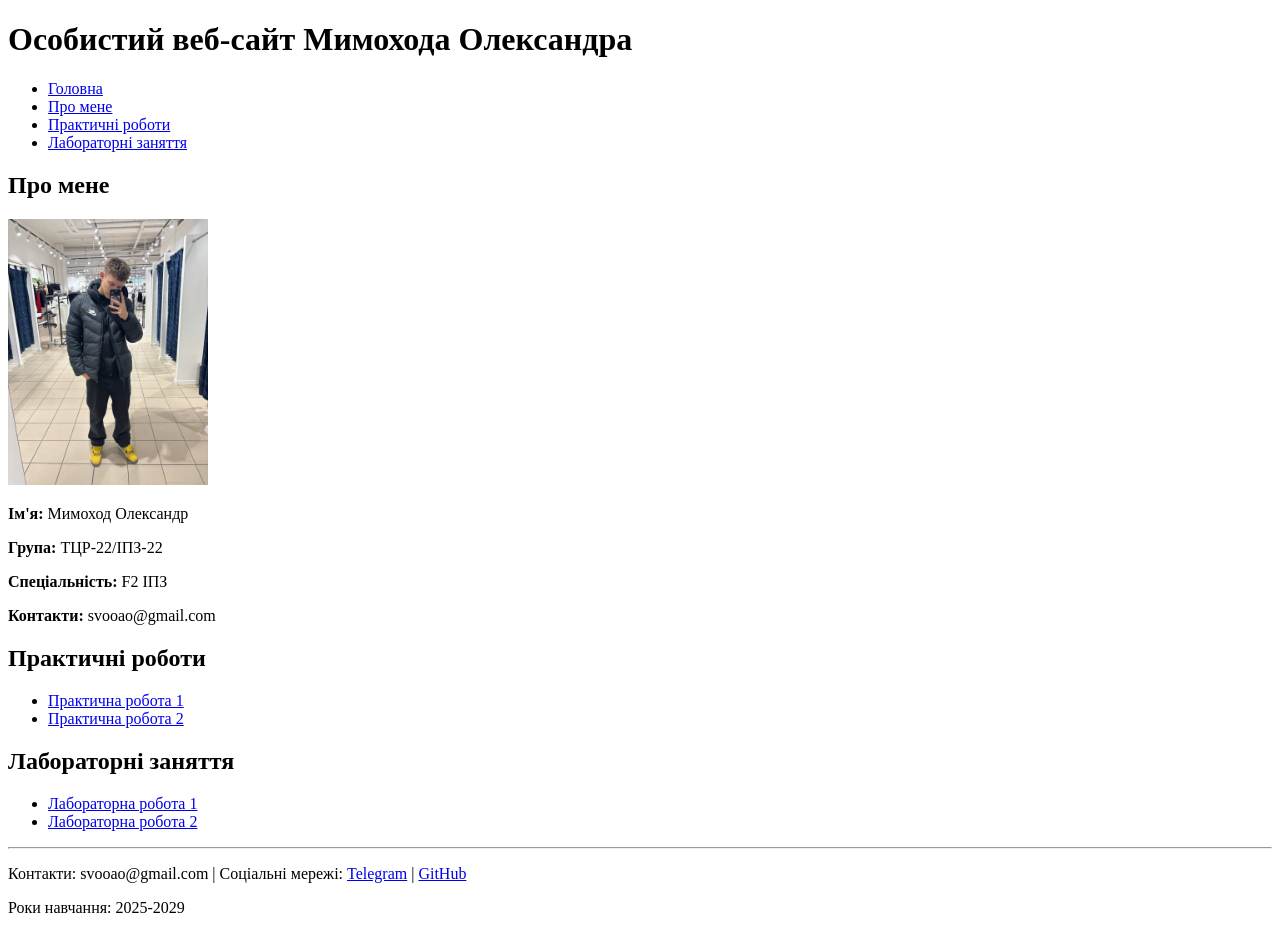
==== index.html @ a1e331f9 "complete LAB3 PR3" ====
<!DOCTYPE html>
<html lang="uk">
<head>
    <meta charset="UTF-8">
    <title>Особистий веб-сайт Мимохода Олександра</title>
</head>

<body>

<header id="home">
    <h1>Особистий веб-сайт Мимохода Олександра</h1>
    <nav>
        <ul>
            <li><a href="#home">Головна</a></li>
            <li><a href="#about">Про мене</a></li>
            <li><a href="#practical">Практичні роботи</a></li>
            <li><a href="#laboratory">Лабораторні заняття</a></li>
        </ul>
    </nav>
</header>

<main>

    <section id="about">
        <h2>Про мене</h2>
        <img src="PR1/images/photo.jpg" alt="Фото" width="200">
        <p>
            <strong>Ім'я:</strong> Мимоход Олександр
        </p>
        <p>
            <strong>Група:</strong> ТЦР-22/ІПЗ-22
        </p>
        <p>
            <strong>Спеціальність:</strong> F2 ІПЗ
        </p>
        <p>
            <strong>Контакти:</strong>
            svooao@gmail.com
        </p>
    </section>


    <section id="practical">
        <h2>Практичні роботи</h2>
        <ul>
            <li>
                <a href="PR1/practical1.html">
                    Практична робота 1
                </a>
            </li>
            <li>
                <a href="LAB1/lab1.html">
                    Практична робота 2
                </a>
            </li>
        </ul>
    </section>
    <section id="laboratory">
        <h2>Лабораторні заняття</h2>
        <ul>
            <li>
                <a href="LAB1/lab1.html">
                    Лабораторна робота 1
                </a>
            </li>
            <li>
                <a href="LAB2/lab2.html">
                    Лабораторна робота 2
                </a>
            </li>
        </ul>
    </section>

</main>

<footer>
    <hr>
    <p>
        Контакти: svooao@gmail.com |
        Соціальні мережі:
        <a href="https://web.telegram.org/a/#528684015" target="_blank">Telegram</a> |
        <a href="https://github.com/sanya-2408" target="_blank">GitHub</a>
    </p>
    <p>
        Роки навчання: 2025-2029
    </p>
</footer>
</body>
</html>
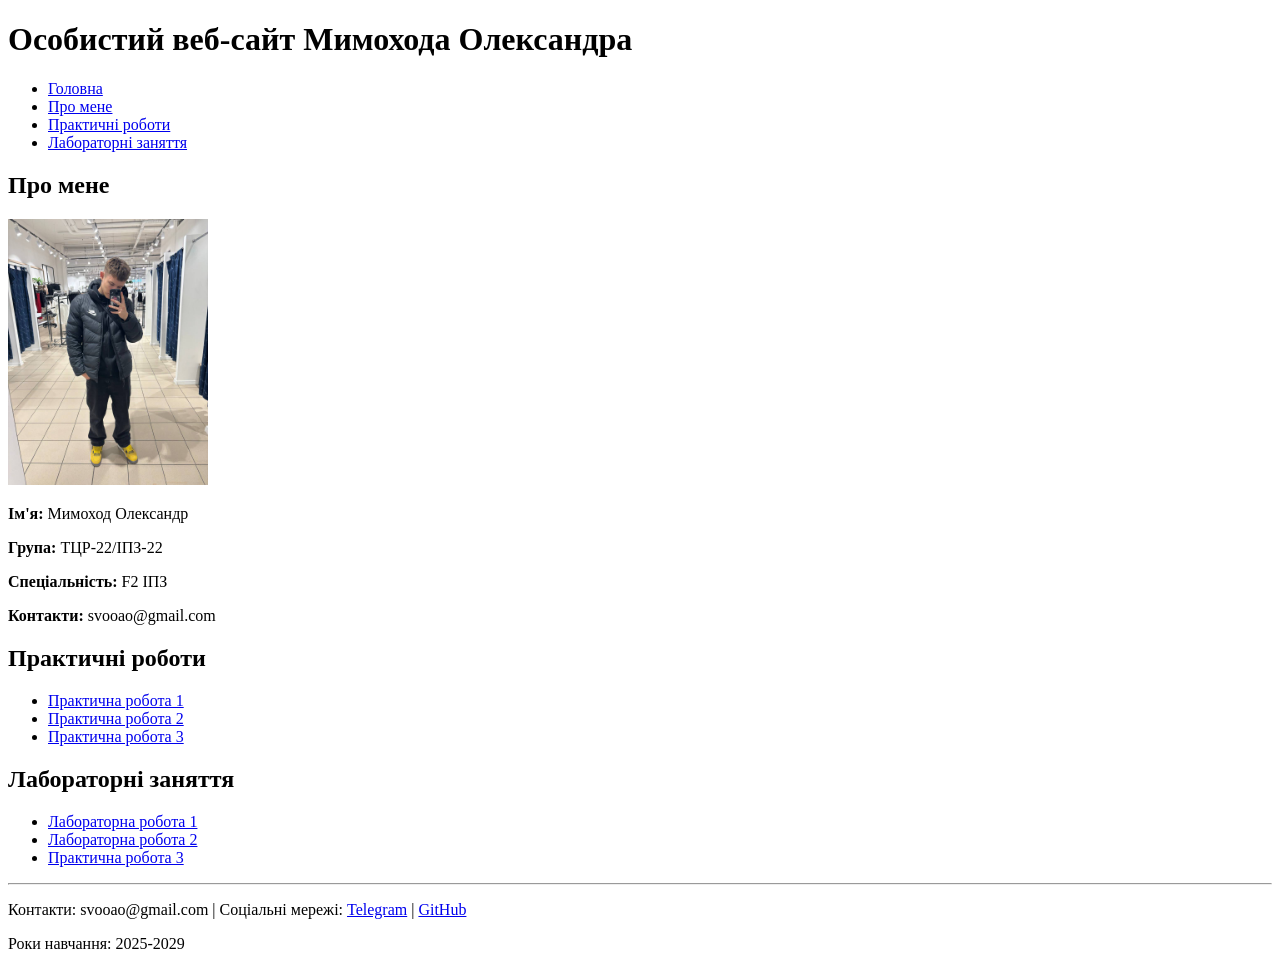
==== commit 1467558a: "fix" ====
--- a/index.html
+++ b/index.html
@@ -53,6 +53,11 @@
                     Практична робота 2
                 </a>
             </li>
+            <li>
+                <a href="LAB3/lab3.html">
+                    Практична робота 3
+                </a>
+            </li>
         </ul>
     </section>
     <section id="laboratory">
@@ -66,6 +71,11 @@
             <li>
                 <a href="LAB2/lab2.html">
                     Лабораторна робота 2
+                </a>
+            </li>
+            <li>
+                <a href="LAB3/lab3.html">
+                Практична робота 3
                 </a>
             </li>
         </ul>
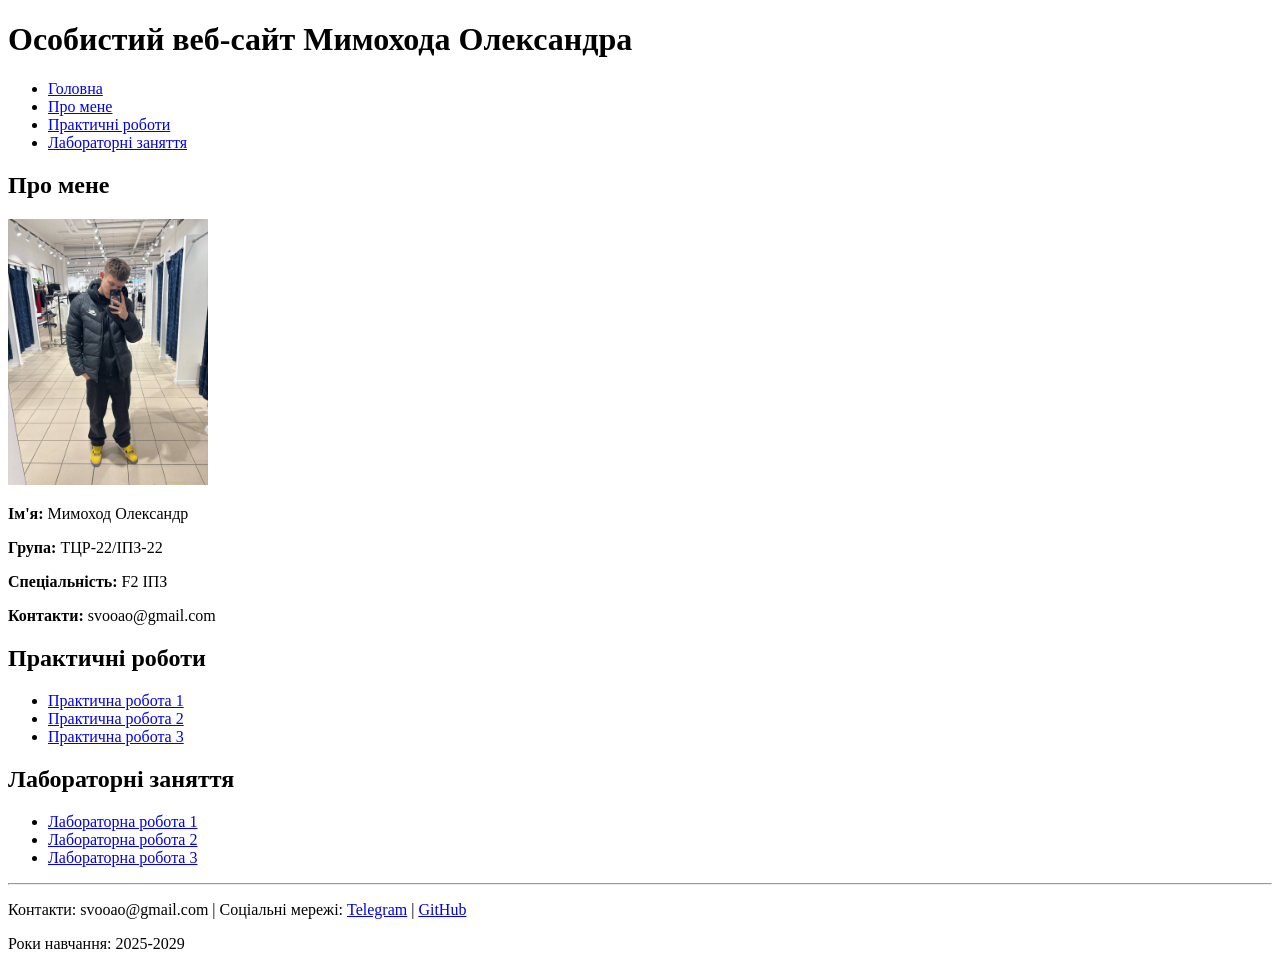
==== commit 3af9ddfc: "fix" ====
--- a/index.html
+++ b/index.html
@@ -75,7 +75,7 @@
             </li>
             <li>
                 <a href="LAB3/lab3.html">
-                Практична робота 3
+                    Лабораторна робота 3
                 </a>
             </li>
         </ul>
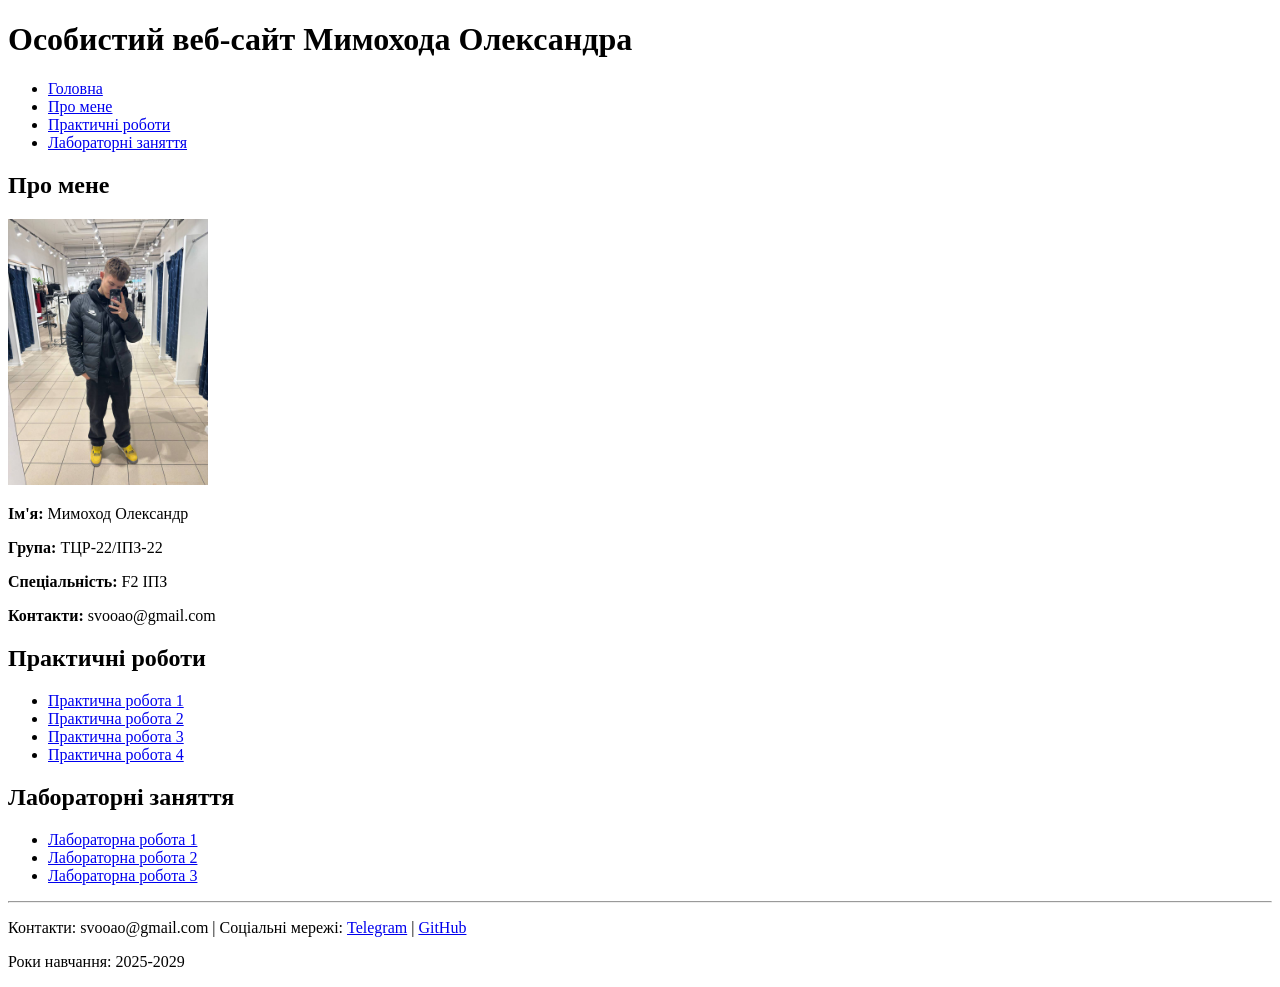
==== commit dbfcd2d5: "feat PR4" ====
--- a/index.html
+++ b/index.html
@@ -58,6 +58,11 @@
                     Практична робота 3
                 </a>
             </li>
+            <li>
+                <a href="PR4/PR4.html">
+                    Практична робота 4
+                </a>
+            </li>
         </ul>
     </section>
     <section id="laboratory">
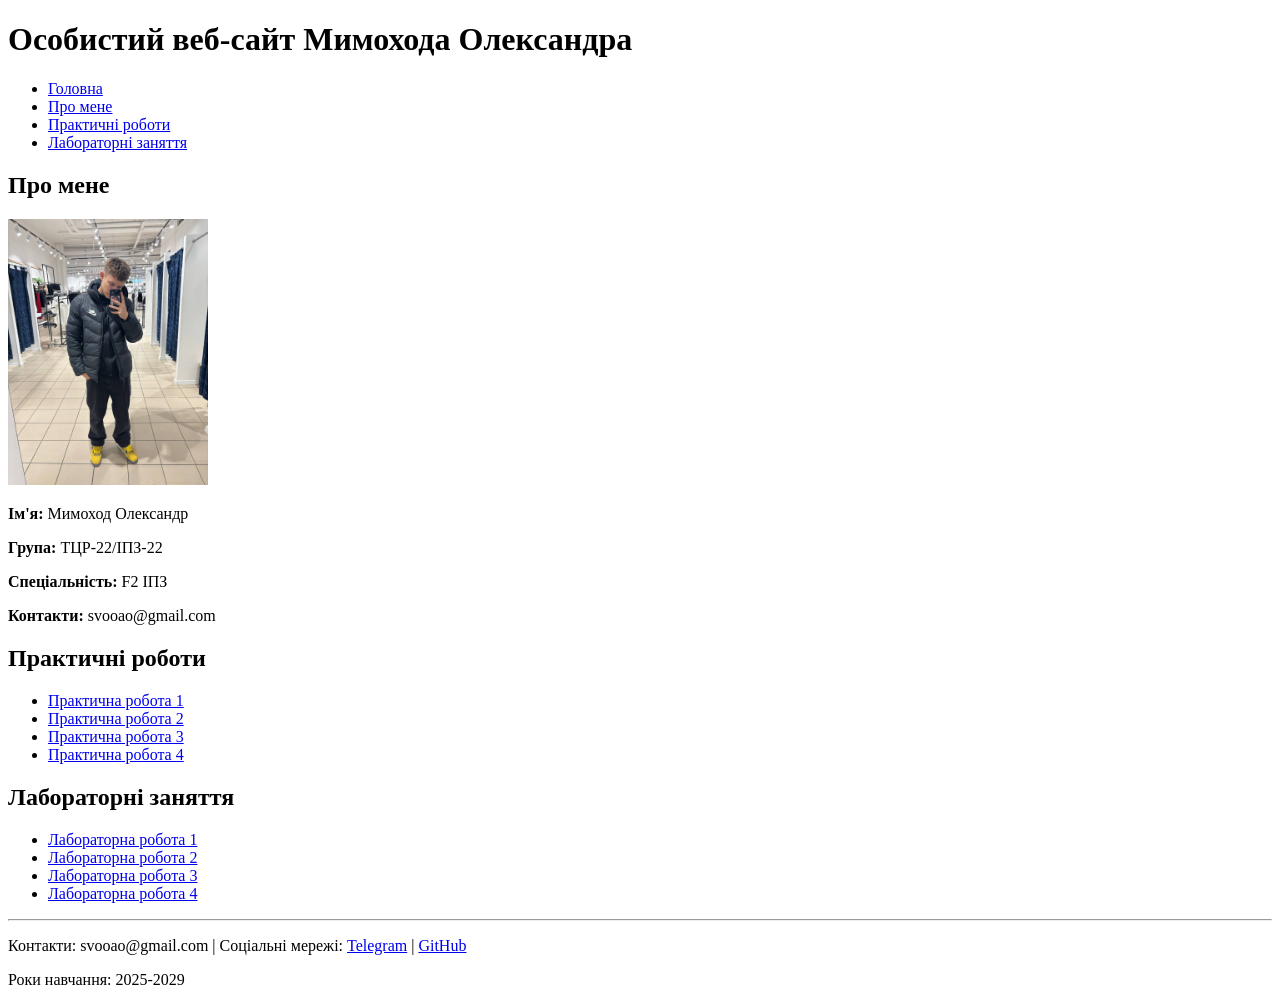
==== commit 401ecce5: "feat complete PR4" ====
--- a/index.html
+++ b/index.html
@@ -83,6 +83,11 @@
                     Лабораторна робота 3
                 </a>
             </li>
+            <li>
+                <a href="LAB4/LAB4.html">
+                    Лабораторна робота 4
+                </a>
+            </li>
         </ul>
     </section>
 
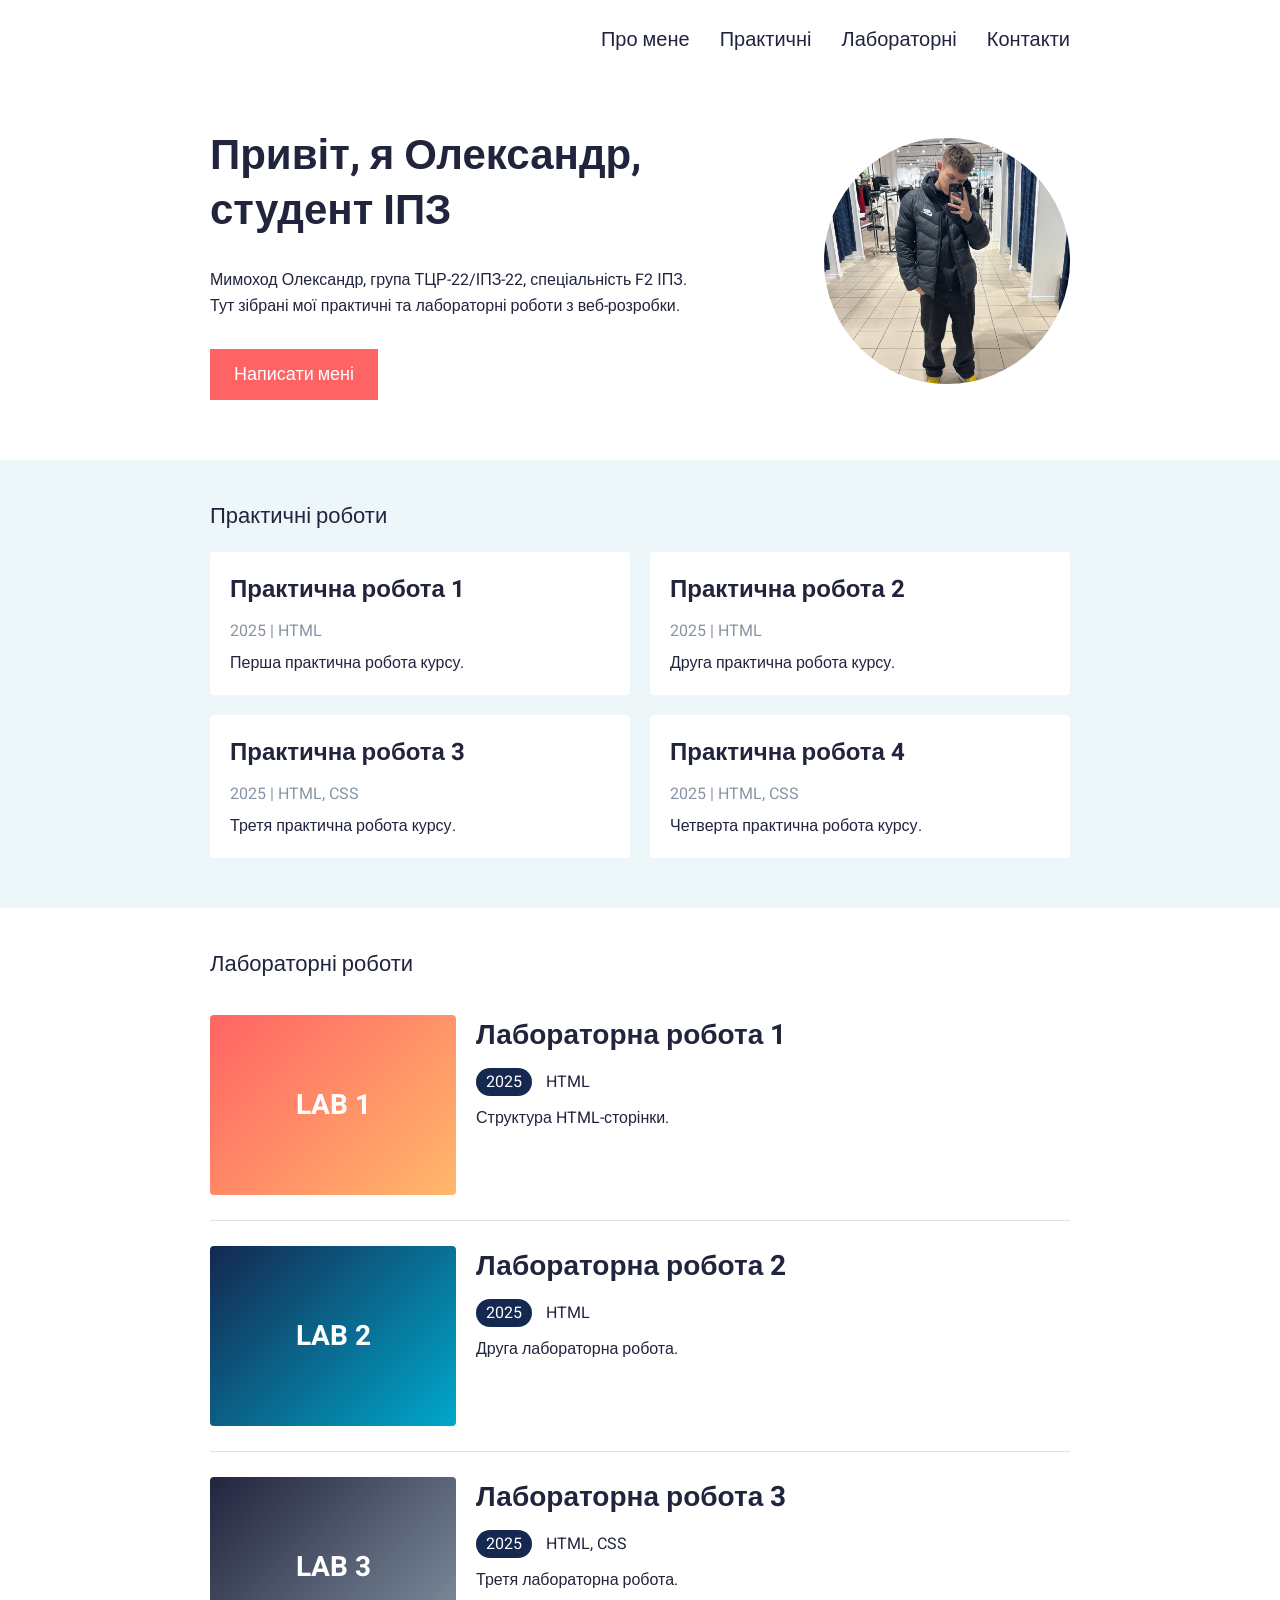
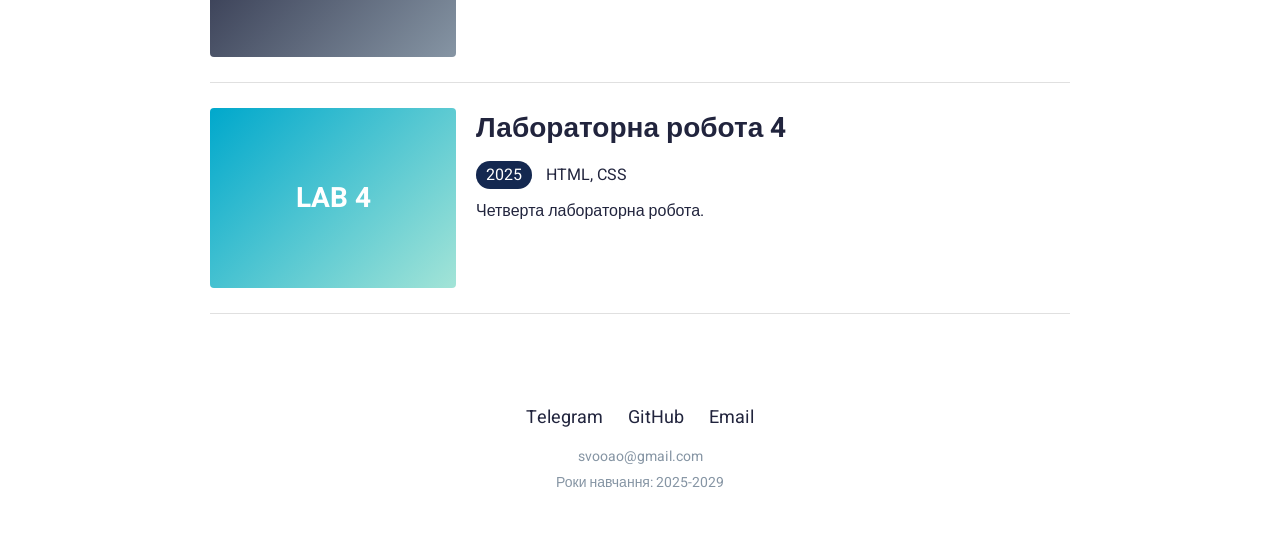
==== commit edbf825e: "feat complete PR5 LAB5" ====
--- a/index.html
+++ b/index.html
@@ -2,108 +2,132 @@
 <html lang="uk">
 <head>
     <meta charset="UTF-8">
+    <meta name="viewport" content="width=device-width, initial-scale=1.0">
     <title>Особистий веб-сайт Мимохода Олександра</title>
+    <link href="https://fonts.googleapis.com/css2?family=Heebo:wght@400;700&display=swap" rel="stylesheet">
+    <link rel="stylesheet" href="style.css">
 </head>
 
 <body>
 
-<header id="home">
-    <h1>Особистий веб-сайт Мимохода Олександра</h1>
-    <nav>
-        <ul>
-            <li><a href="#home">Головна</a></li>
-            <li><a href="#about">Про мене</a></li>
-            <li><a href="#practical">Практичні роботи</a></li>
-            <li><a href="#laboratory">Лабораторні заняття</a></li>
-        </ul>
-    </nav>
+
+<header>
+    <div class="container">
+        <nav>
+            <a href="#about">Про мене</a>
+            <a href="#practical">Практичні</a>
+            <a href="#laboratory">Лабораторні</a>
+            <a href="#contacts">Контакти</a>
+        </nav>
+    </div>
 </header>
 
-<main>
-
-    <section id="about">
-        <h2>Про мене</h2>
-        <img src="PR1/images/photo.jpg" alt="Фото" width="200">
-        <p>
-            <strong>Ім'я:</strong> Мимоход Олександр
-        </p>
-        <p>
-            <strong>Група:</strong> ТЦР-22/ІПЗ-22
-        </p>
-        <p>
-            <strong>Спеціальність:</strong> F2 ІПЗ
-        </p>
-        <p>
-            <strong>Контакти:</strong>
-            svooao@gmail.com
-        </p>
-    </section>
+<section id="about" class="hero">
+    <div class="container hero-content">
+        <div class="hero-text">
+            <h1>Привіт, я Олександр,<br>студент ІПЗ</h1>
+            <p>Мимоход Олександр, група ТЦР-22/ІПЗ-22, спеціальність F2 ІПЗ.
+                Тут зібрані мої практичні та лабораторні роботи з веб-розробки.</p>
+            <a href="mailto:svooao@gmail.com" class="btn">Написати мені</a>
+        </div>
+        <div class="hero-photo">
+            <img src="PR1/images/photo.jpg" alt="Моє фото" width="246" height="246">
+        </div>
+    </div>
+</section>
 
 
-    <section id="practical">
+<section id="practical" class="practical-section">
+    <div class="container">
         <h2>Практичні роботи</h2>
-        <ul>
-            <li>
-                <a href="PR1/practical1.html">
-                    Практична робота 1
-                </a>
-            </li>
-            <li>
-                <a href="LAB1/lab1.html">
-                    Практична робота 2
-                </a>
-            </li>
-            <li>
-                <a href="LAB3/lab3.html">
-                    Практична робота 3
-                </a>
-            </li>
-            <li>
-                <a href="PR4/PR4.html">
-                    Практична робота 4
-                </a>
-            </li>
-        </ul>
-    </section>
-    <section id="laboratory">
-        <h2>Лабораторні заняття</h2>
-        <ul>
-            <li>
-                <a href="LAB1/lab1.html">
-                    Лабораторна робота 1
-                </a>
-            </li>
-            <li>
-                <a href="LAB2/lab2.html">
-                    Лабораторна робота 2
-                </a>
-            </li>
-            <li>
-                <a href="LAB3/lab3.html">
-                    Лабораторна робота 3
-                </a>
-            </li>
-            <li>
-                <a href="LAB4/LAB4.html">
-                    Лабораторна робота 4
-                </a>
-            </li>
-        </ul>
-    </section>
+        <div class="cards">
+            <div class="card">
+                <h3><a href="PR1/practical1.html">Практична робота 1</a></h3>
+                <p class="date">2025 | HTML</p>
+                <p>Перша практична робота курсу.</p>
+            </div>
+            <div class="card">
+                <h3><a href="LAB1/lab1.html">Практична робота 2</a></h3>
+                <p class="date">2025 | HTML</p>
+                <p>Друга практична робота курсу.</p>
+            </div>
+            <div class="card">
+                <h3><a href="LAB3/lab3.html">Практична робота 3</a></h3>
+                <p class="date">2025 | HTML, CSS</p>
+                <p>Третя практична робота курсу.</p>
+            </div>
+            <div class="card">
+                <h3><a href="PR4/PR4.html">Практична робота 4</a></h3>
+                <p class="date">2025 | HTML, CSS</p>
+                <p>Четверта практична робота курсу.</p>
+            </div>
+        </div>
+    </div>
+</section>
 
-</main>
 
-<footer>
-    <hr>
-    <p>
-        Контакти: svooao@gmail.com |
-        Соціальні мережі:
-        <a href="https://web.telegram.org/a/#528684015" target="_blank">Telegram</a> |
-        <a href="https://github.com/sanya-2408" target="_blank">GitHub</a>
-    </p>
-    <p>
-        Роки навчання: 2025-2029
-    </p>
+<section id="laboratory">
+    <div class="container">
+        <h2>Лабораторні роботи</h2>
+
+        <div class="lab-item">
+            <a href="LAB1/lab1.html" class="lab-thumb" style="background: linear-gradient(135deg, #FF6464, #FFB86B);">
+                LAB 1
+            </a>
+            <div>
+                <h3><a href="LAB1/lab1.html">Лабораторна робота 1</a></h3>
+                <p><span class="badge">2025</span> HTML</p>
+                <p>Структура HTML-сторінки.</p>
+            </div>
+        </div>
+
+        <div class="lab-item">
+            <a href="LAB2/lab2.html" class="lab-thumb" style="background: linear-gradient(135deg, #142850, #00A8CC);">
+                LAB 2
+            </a>
+            <div>
+                <h3><a href="LAB2/lab2.html">Лабораторна робота 2</a></h3>
+                <p><span class="badge">2025</span> HTML</p>
+                <p>Друга лабораторна робота.</p>
+            </div>
+        </div>
+
+        <div class="lab-item">
+            <a href="LAB3/lab3.html" class="lab-thumb" style="background: linear-gradient(135deg, #21243D, #8695A4);">
+                LAB 3
+            </a>
+            <div>
+                <h3><a href="LAB3/lab3.html">Лабораторна робота 3</a></h3>
+                <p><span class="badge">2025</span> HTML, CSS</p>
+                <p>Третя лабораторна робота.</p>
+            </div>
+        </div>
+
+        <div class="lab-item">
+            <a href="LAB4/LAB4.html" class="lab-thumb" style="background: linear-gradient(135deg, #00A8CC, #A3E4D7);">
+                LAB 4
+            </a>
+            <div>
+                <h3><a href="LAB4/LAB4.html">Лабораторна робота 4</a></h3>
+                <p><span class="badge">2025</span> HTML, CSS</p>
+                <p>Четверта лабораторна робота.</p>
+            </div>
+        </div>
+
+    </div>
+</section>
+
+<footer id="contacts">
+    <div class="container">
+        <div class="footer-links">
+            <a href="https://web.telegram.org/a/#528684015" target="_blank">Telegram</a>
+            <a href="https://github.com/sanya-2408" target="_blank">GitHub</a>
+            <a href="mailto:svooao@gmail.com">Email</a>
+        </div>
+        <p>svooao@gmail.com</p>
+        <p>Роки навчання: 2025-2029</p>
+    </div>
 </footer>
+
 </body>
-</html>
+</html>
--- a/style.css
+++ b/style.css
@@ -0,0 +1,247 @@
+* {
+    margin: 0;
+    padding: 0;
+    box-sizing: border-box;
+}
+
+body {
+    font-family: 'Heebo', sans-serif;
+    color: #21243D;
+}
+
+a {
+    text-decoration: none;
+    color: inherit;
+}
+
+img {
+    max-width: 100%;
+}
+
+.container {
+    max-width: 900px;
+    margin: 0 auto;
+    padding-left: 20px;
+    padding-right: 20px;
+}
+
+header {
+    padding-top: 25px;
+    padding-bottom: 25px;
+}
+
+nav {
+    display: flex;
+    justify-content: flex-end;
+    gap: 30px;
+}
+
+nav a {
+    font-size: 20px;
+}
+
+nav a:hover {
+    color: #FF6464;
+}
+
+.hero {
+    padding-top: 50px;
+    padding-bottom: 60px;
+}
+
+.hero-content {
+    display: flex;
+    align-items: center;
+    justify-content: space-between;
+}
+
+.hero-text {
+    max-width: 500px;
+}
+
+.hero-text h1 {
+    font-size: 42px;
+    line-height: 1.3;
+    margin-bottom: 30px;
+}
+
+.hero-text p {
+    font-size: 16px;
+    line-height: 1.6;
+    margin-bottom: 30px;
+}
+
+.btn {
+    display: inline-block;
+    background-color: #FF6464;
+    color: white;
+    padding: 12px 24px;
+    font-size: 18px;
+}
+
+.btn:hover {
+    opacity: 0.9;
+}
+
+.hero-photo img {
+    width: 246px;
+    height: 246px;
+    border-radius: 50%;
+    object-fit: cover;
+}
+
+.practical-section {
+    background-color: #EDF7FA;
+    padding-top: 40px;
+    padding-bottom: 50px;
+}
+
+.practical-section h2 {
+    font-size: 22px;
+    font-weight: normal;
+    margin-bottom: 20px;
+}
+
+.cards {
+    display: flex;
+    flex-wrap: wrap;
+    gap: 20px;
+}
+
+.card {
+    background: white;
+    padding: 20px;
+    width: calc(50% - 10px);
+    border-radius: 4px;
+}
+
+.card h3 {
+    font-size: 24px;
+    margin-bottom: 12px;
+}
+
+.card h3 a:hover {
+    color: #FF6464;
+}
+
+.card .date {
+    color: #8695A4;
+    margin-bottom: 8px;
+}
+
+#laboratory {
+    padding-top: 40px;
+    padding-bottom: 60px;
+}
+
+#laboratory h2 {
+    font-size: 22px;
+    font-weight: normal;
+    margin-bottom: 10px;
+}
+
+.lab-item {
+    display: flex;
+    gap: 20px;
+    padding-top: 25px;
+    padding-bottom: 25px;
+    border-bottom: 1px solid #E0E0E0;
+}
+
+.lab-thumb {
+    display: flex;
+    align-items: center;
+    justify-content: center;
+    width: 246px;
+    min-width: 246px;
+    height: 180px;
+    border-radius: 4px;
+    color: white;
+    font-size: 28px;
+    font-weight: bold;
+}
+
+.lab-item h3 {
+    font-size: 28px;
+    margin-bottom: 12px;
+}
+
+.lab-item h3 a:hover {
+    color: #FF6464;
+}
+
+.badge {
+    display: inline-block;
+    background-color: #142850;
+    color: white;
+    padding: 2px 10px;
+    border-radius: 16px;
+    font-size: 16px;
+    margin-right: 10px;
+    margin-bottom: 10px;
+}
+
+footer {
+    text-align: center;
+    padding-top: 30px;
+    padding-bottom: 40px;
+}
+
+.footer-links {
+    display: flex;
+    justify-content: center;
+    gap: 25px;
+    margin-bottom: 15px;
+}
+
+.footer-links a {
+    font-size: 18px;
+}
+
+.footer-links a:hover {
+    color: #FF6464;
+}
+
+footer p {
+    font-size: 14px;
+    color: #8695A4;
+    margin-top: 5px;
+}
+
+@media (max-width: 768px) {
+    nav {
+        gap: 15px;
+    }
+
+    nav a {
+        font-size: 16px;
+    }
+
+    .hero-content {
+        flex-direction: column-reverse;
+        text-align: center;
+    }
+
+    .hero-text h1 {
+        font-size: 28px;
+    }
+
+    .hero-photo img {
+        width: 180px;
+        height: 180px;
+        margin-bottom: 20px;
+    }
+
+    .card {
+        width: 100%;
+    }
+
+    .lab-item {
+        flex-direction: column;
+    }
+
+    .lab-thumb {
+        width: 100%;
+        min-width: auto;
+    }
+}
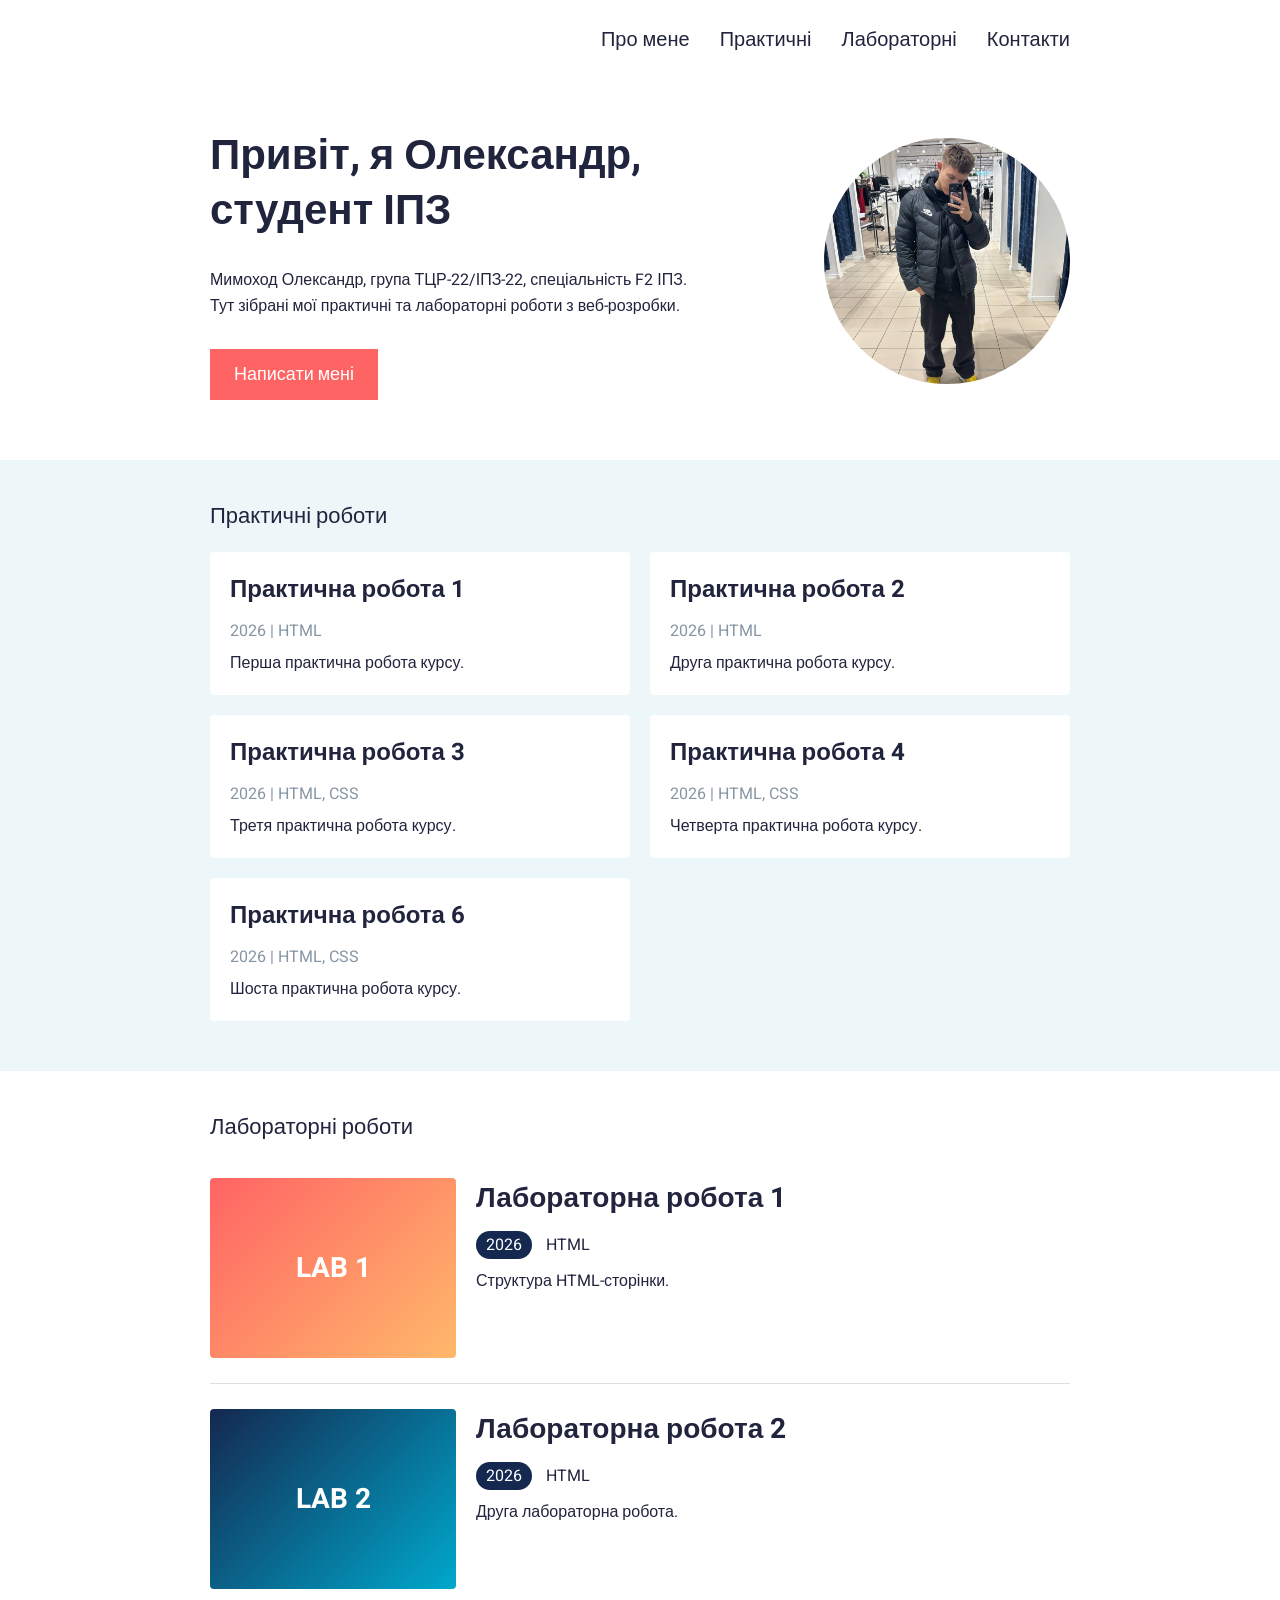
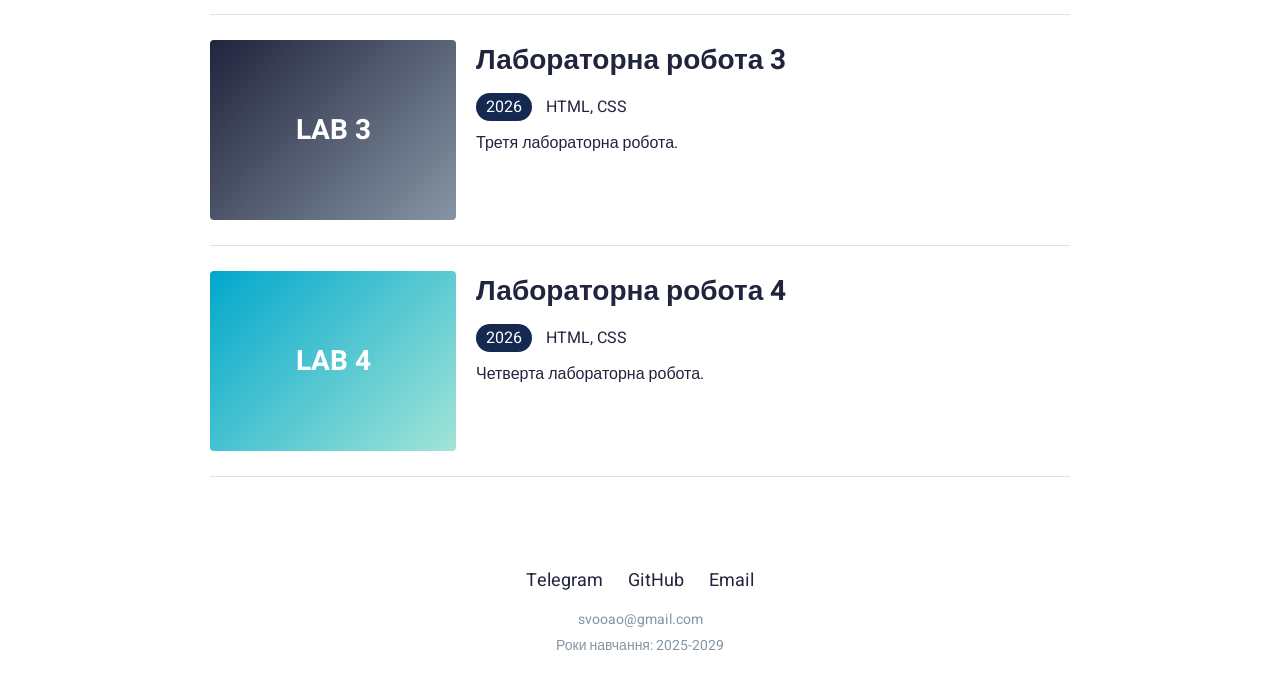
==== commit 6220d6bf: "feat complete PR6 LAB6" ====
--- a/index.html
+++ b/index.html
@@ -43,23 +43,28 @@
         <div class="cards">
             <div class="card">
                 <h3><a href="PR1/practical1.html">Практична робота 1</a></h3>
-                <p class="date">2025 | HTML</p>
+                <p class="date">2026 | HTML</p>
                 <p>Перша практична робота курсу.</p>
             </div>
             <div class="card">
                 <h3><a href="LAB1/lab1.html">Практична робота 2</a></h3>
-                <p class="date">2025 | HTML</p>
+                <p class="date">2026 | HTML</p>
                 <p>Друга практична робота курсу.</p>
             </div>
             <div class="card">
                 <h3><a href="LAB3/lab3.html">Практична робота 3</a></h3>
-                <p class="date">2025 | HTML, CSS</p>
+                <p class="date">2026 | HTML, CSS</p>
                 <p>Третя практична робота курсу.</p>
             </div>
             <div class="card">
                 <h3><a href="PR4/PR4.html">Практична робота 4</a></h3>
-                <p class="date">2025 | HTML, CSS</p>
+                <p class="date">2026 | HTML, CSS</p>
                 <p>Четверта практична робота курсу.</p>
+            </div>
+            <div class="card">
+                <h3><a href="LAB6PR6/LAB6PR6.html">Практична робота 6</a></h3>
+                <p class="date">2026 | HTML, CSS</p>
+                <p>Шоста практична робота курсу.</p>
             </div>
         </div>
     </div>
@@ -76,7 +81,7 @@
             </a>
             <div>
                 <h3><a href="LAB1/lab1.html">Лабораторна робота 1</a></h3>
-                <p><span class="badge">2025</span> HTML</p>
+                <p><span class="badge">2026</span> HTML</p>
                 <p>Структура HTML-сторінки.</p>
             </div>
         </div>
@@ -87,7 +92,7 @@
             </a>
             <div>
                 <h3><a href="LAB2/lab2.html">Лабораторна робота 2</a></h3>
-                <p><span class="badge">2025</span> HTML</p>
+                <p><span class="badge">2026</span> HTML</p>
                 <p>Друга лабораторна робота.</p>
             </div>
         </div>
@@ -98,7 +103,7 @@
             </a>
             <div>
                 <h3><a href="LAB3/lab3.html">Лабораторна робота 3</a></h3>
-                <p><span class="badge">2025</span> HTML, CSS</p>
+                <p><span class="badge">2026</span> HTML, CSS</p>
                 <p>Третя лабораторна робота.</p>
             </div>
         </div>
@@ -109,7 +114,7 @@
             </a>
             <div>
                 <h3><a href="LAB4/LAB4.html">Лабораторна робота 4</a></h3>
-                <p><span class="badge">2025</span> HTML, CSS</p>
+                <p><span class="badge">2026</span> HTML, CSS</p>
                 <p>Четверта лабораторна робота.</p>
             </div>
         </div>
--- a/style.css
+++ b/style.css
@@ -207,41 +207,3 @@
     color: #8695A4;
     margin-top: 5px;
 }
-
-@media (max-width: 768px) {
-    nav {
-        gap: 15px;
-    }
-
-    nav a {
-        font-size: 16px;
-    }
-
-    .hero-content {
-        flex-direction: column-reverse;
-        text-align: center;
-    }
-
-    .hero-text h1 {
-        font-size: 28px;
-    }
-
-    .hero-photo img {
-        width: 180px;
-        height: 180px;
-        margin-bottom: 20px;
-    }
-
-    .card {
-        width: 100%;
-    }
-
-    .lab-item {
-        flex-direction: column;
-    }
-
-    .lab-thumb {
-        width: 100%;
-        min-width: auto;
-    }
-}
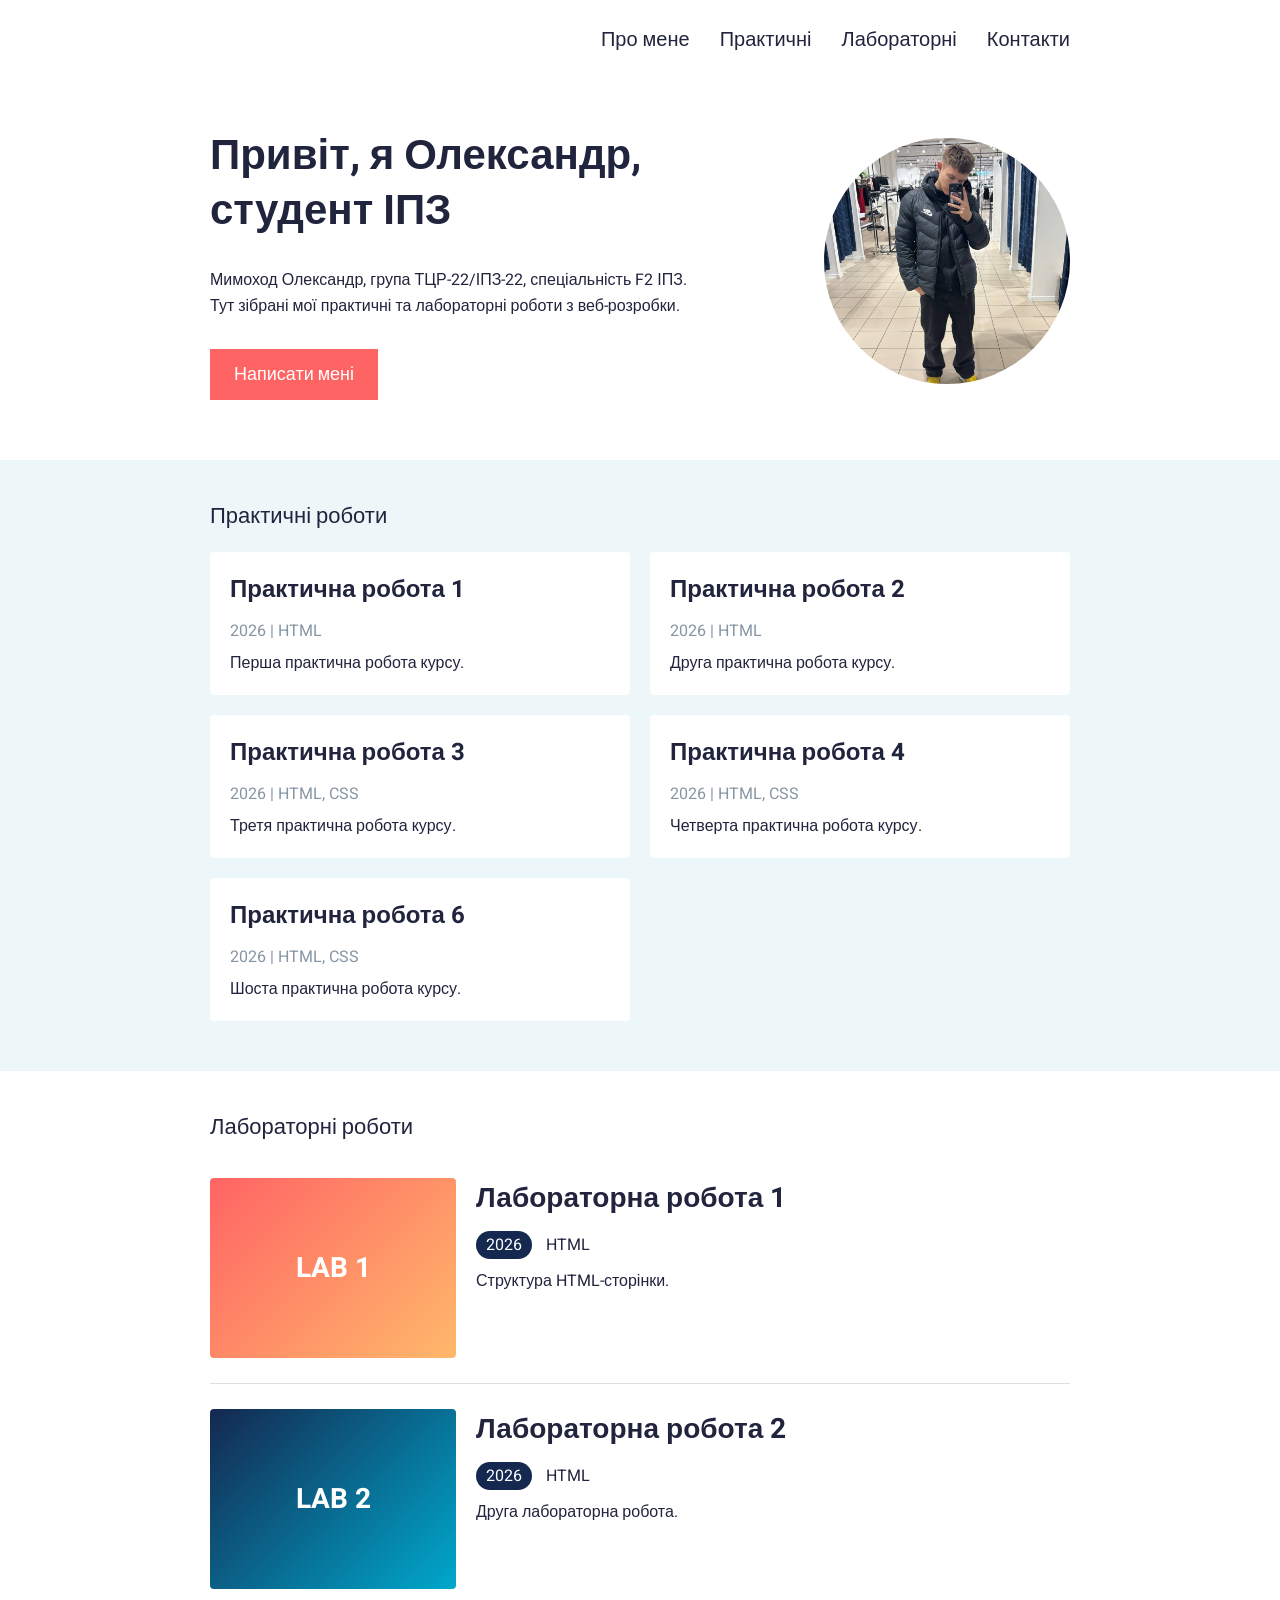
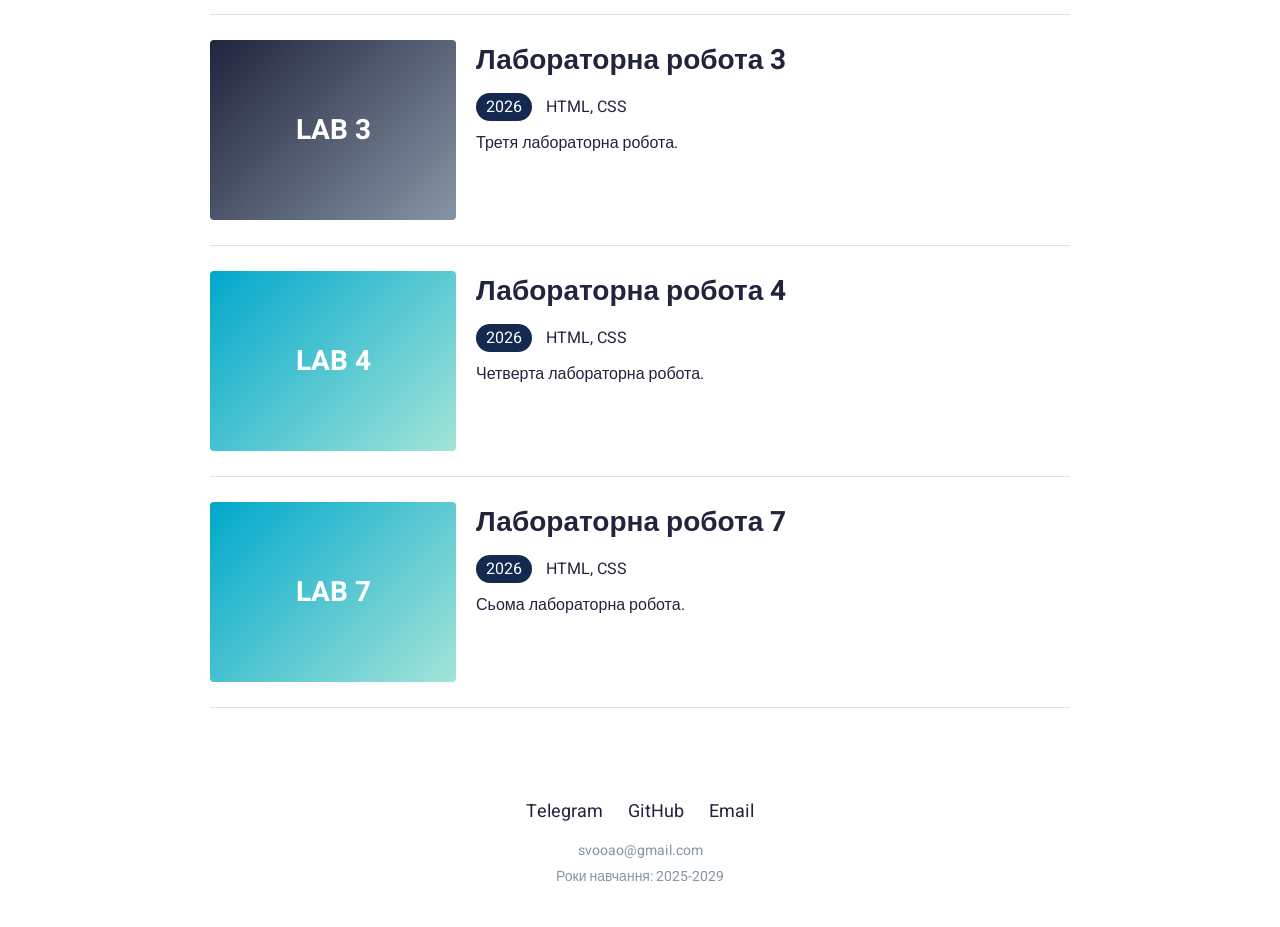
==== commit 4c0f0190: "feat complete LAB7" ====
--- a/index.html
+++ b/index.html
@@ -118,6 +118,16 @@
                 <p>Четверта лабораторна робота.</p>
             </div>
         </div>
+        <div class="lab-item">
+            <a href="LAB4/LAB4.html" class="lab-thumb" style="background: linear-gradient(135deg, #00A8CC, #A3E4D7);">
+                LAB 7
+            </a>
+            <div>
+                <h3><a href="LAB7/index.html">Лабораторна робота 7</a></h3>
+                <p><span class="badge">2026</span> HTML, CSS</p>
+                <p>Сьома лабораторна робота.</p>
+            </div>
+        </div>
 
     </div>
 </section>
--- a/style.css
+++ b/style.css
@@ -207,3 +207,113 @@
     color: #8695A4;
     margin-top: 5px;
 }
+@media (max-width: 768px) {
+    .container {
+        max-width: 100%;
+    }
+
+    .hero-content {
+        gap: 30px;
+    }
+
+    .hero-text h1 {
+        font-size: 34px;
+    }
+
+    .hero-photo img {
+        width: 200px;
+        height: 200px;
+    }
+
+    .card {
+        width: 100%;
+    }
+
+    .lab-thumb {
+        width: 200px;
+        min-width: 200px;
+        height: 150px;
+    }
+
+    .lab-item h3 {
+        font-size: 24px;
+    }
+}
+
+@media (max-width: 600px) {
+    header {
+        padding: 20px 0;
+    }
+
+    nav {
+        justify-content: center;
+        flex-wrap: wrap;
+        gap: 15px;
+    }
+
+    nav a {
+        font-size: 16px;
+    }
+
+    .hero {
+        padding-top: 30px;
+        padding-bottom: 40px;
+    }
+
+    .hero-content {
+        flex-direction: column-reverse;
+        text-align: center;
+    }
+
+    .hero-text h1 {
+        font-size: 30px;
+        margin-bottom: 20px;
+    }
+
+    .hero-text p {
+        font-size: 15px;
+    }
+
+    .hero-photo img {
+        width: 180px;
+        height: 180px;
+    }
+
+    .practical-section,
+    #laboratory {
+        padding-top: 30px;
+        padding-bottom: 35px;
+    }
+
+    .card {
+        width: 100%;
+    }
+
+    .card h3 {
+        font-size: 21px;
+    }
+
+    .lab-item {
+        flex-direction: column;
+        gap: 15px;
+    }
+
+    .lab-thumb {
+        width: 100%;
+        min-width: 0;
+        height: 160px;
+    }
+
+    .lab-item h3 {
+        font-size: 22px;
+    }
+
+    .footer-links {
+        flex-wrap: wrap;
+        gap: 15px;
+    }
+
+    .footer-links a {
+        font-size: 16px;
+    }
+}
